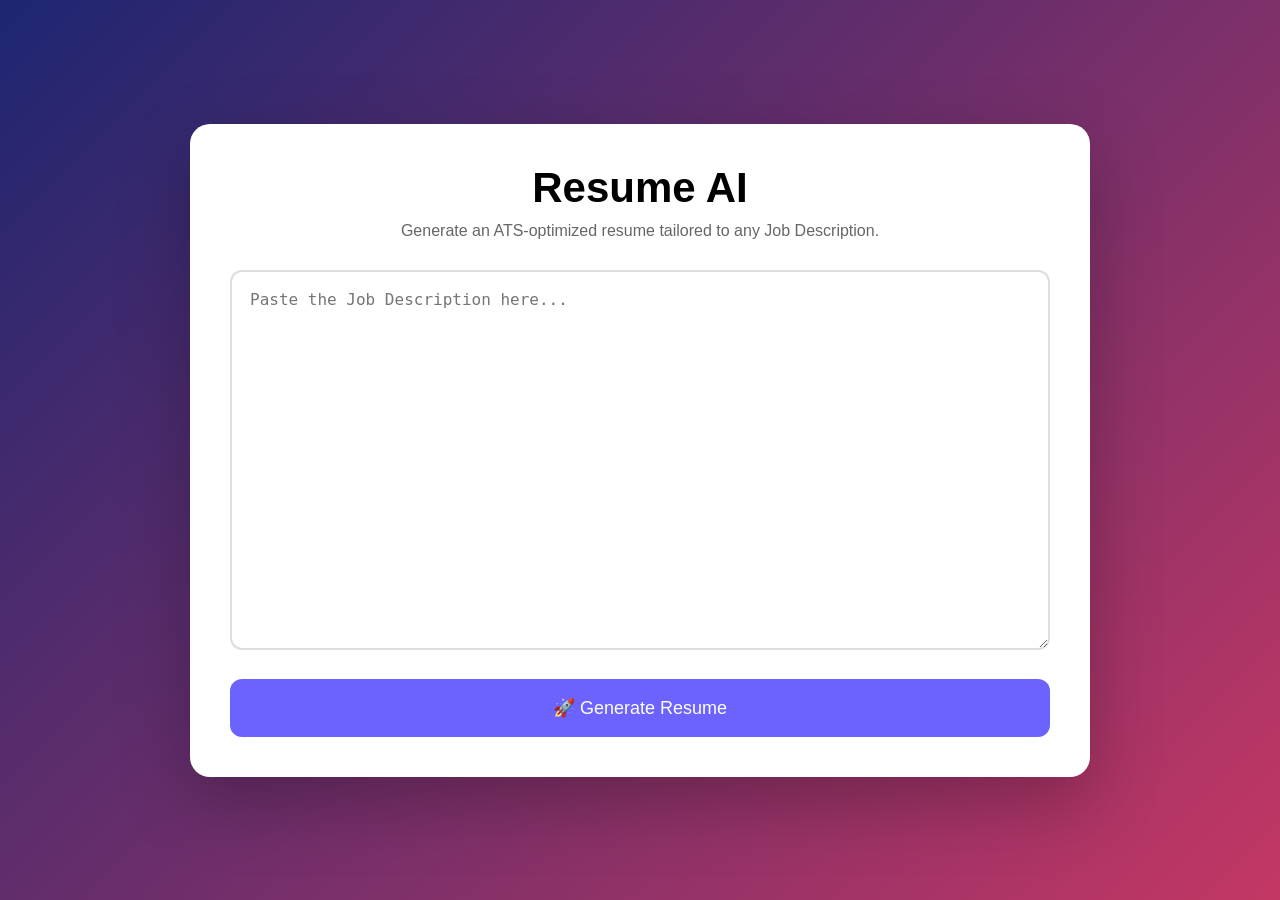
==== static/index.html @ 826e0427 "fixed main" ====
<!DOCTYPE html>
<html lang="en">

<head>

    <meta charset="UTF-8">

    <title>Resume AI</title>

    <link rel="stylesheet" href="/static/style.css">

</head>

<body>

<div class="container">

    <div class="card">

        <h1>Resume AI</h1>

        <p>
            Generate an ATS-optimized resume tailored to any Job Description.
        </p>

        <form action="/generate" method="post">

            <textarea
                name="job_description"
                placeholder="Paste the Job Description here..."
                required
            ></textarea>

            <button type="submit">

                🚀 Generate Resume

            </button>

        </form>

    </div>

</div>

</body>

</html>
---- static/style.css ----
*{
    margin:0;
    padding:0;
    box-sizing:border-box;
}

body{

    font-family:Inter,sans-serif;

    background:
    linear-gradient(
        135deg,
        #1d2671,
        #c33764
    );

    min-height:100vh;

    display:flex;

    justify-content:center;

    align-items:center;

    padding:40px;
}

.container{

    width:100%;
    max-width:900px;
}

.card{

    background:white;

    border-radius:20px;

    padding:40px;

    box-shadow:
    0 25px 70px rgba(0,0,0,.25);
}

h1{

    text-align:center;

    font-size:42px;

    margin-bottom:10px;
}

p{

    text-align:center;

    color:#666;

    margin-bottom:30px;
}

textarea{

    width:100%;

    height:380px;

    resize:vertical;

    border:2px solid #ddd;

    border-radius:12px;

    padding:18px;

    font-size:16px;

    outline:none;

    transition:.3s;
}

textarea:focus{

    border-color:#6C63FF;
}

button{

    margin-top:25px;

    width:100%;

    background:#6C63FF;

    color:white;

    border:none;

    padding:18px;

    border-radius:12px;

    font-size:18px;

    cursor:pointer;

    transition:.3s;
}

button:hover{

    background:#5848e5;

    transform:translateY(-2px);
}

button:active{

    transform:scale(.98);
}
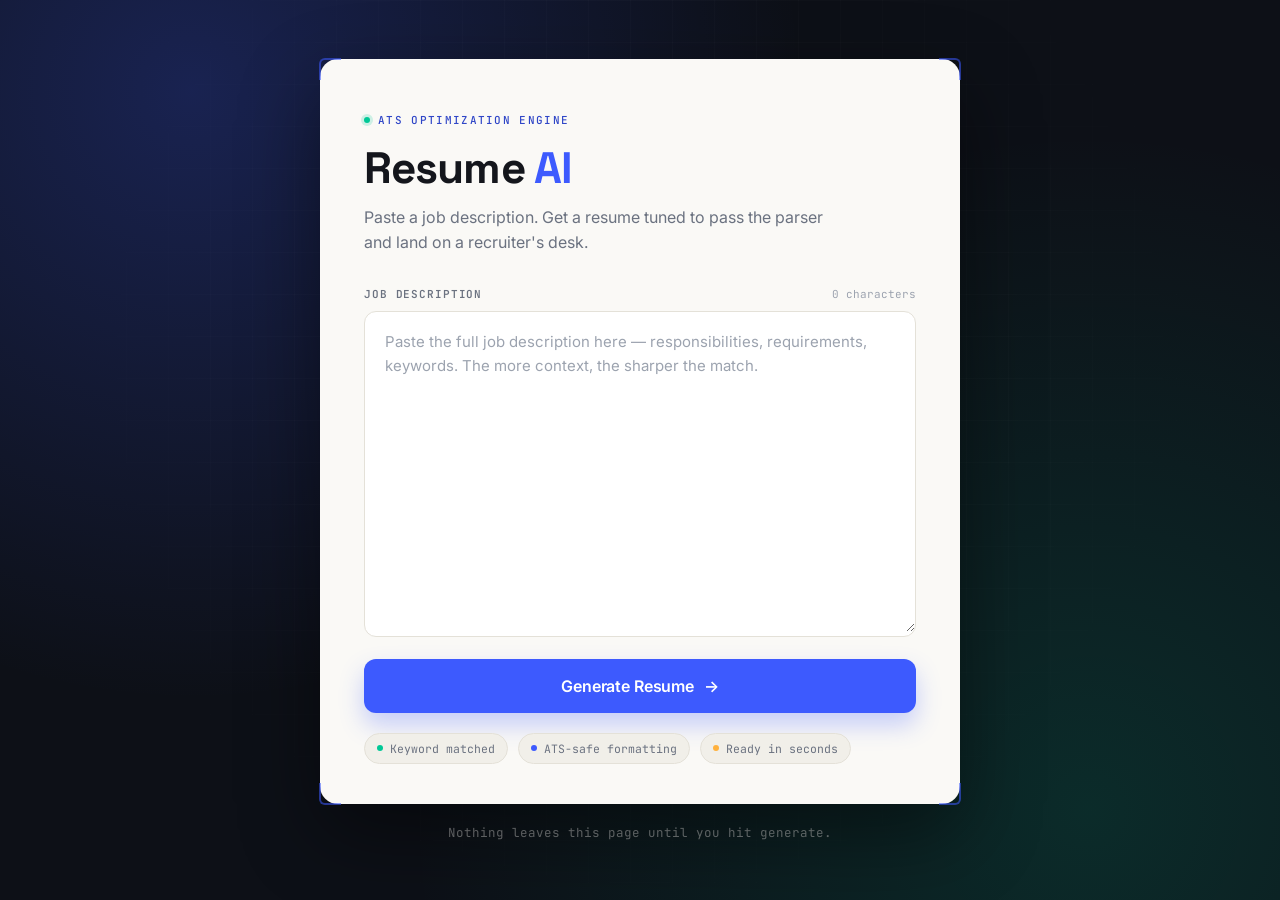
==== commit 05b9673d: "improve ui" ====
--- a/static/index.html
+++ b/static/index.html
@@ -1,48 +1,86 @@
 <!DOCTYPE html>
 <html lang="en">
-
 <head>
-
-    <meta charset="UTF-8">
-
-    <title>Resume AI</title>
-
-    <link rel="stylesheet" href="/static/style.css">
-
+<meta charset="UTF-8">
+<meta name="viewport" content="width=device-width, initial-scale=1.0">
+<title>Resume AI — ATS Optimization Engine</title>
+<link rel="preconnect" href="https://fonts.googleapis.com">
+<link rel="preconnect" href="https://fonts.gstatic.com" crossorigin>
+<link href="https://fonts.googleapis.com/css2?family=Space+Grotesk:wght@500;600;700&family=Inter:wght@400;500;600&family=JetBrains+Mono:wght@400;500;600&display=swap" rel="stylesheet">
+<link rel="stylesheet" href="/static/style.css">
 </head>
-
 <body>
 
+<div class="scan-grid" aria-hidden="true"></div>
+
 <div class="container">
+  <div class="card">
 
-    <div class="card">
+    <div class="corner corner-tl" aria-hidden="true"></div>
+    <div class="corner corner-tr" aria-hidden="true"></div>
+    <div class="corner corner-bl" aria-hidden="true"></div>
+    <div class="corner corner-br" aria-hidden="true"></div>
 
-        <h1>Resume AI</h1>
+    <header class="card-header">
+      <p class="eyebrow"><span class="dot"></span>ATS OPTIMIZATION ENGINE</p>
+      <h1>Resume <span class="accent">AI</span></h1>
+      <p class="subtitle">Paste a job description. Get a resume tuned to pass the parser and land on a recruiter's desk.</p>
+    </header>
 
-        <p>
-            Generate an ATS-optimized resume tailored to any Job Description.
-        </p>
+    <form action="/generate" method="post" id="resume-form">
 
-        <form action="/generate" method="post">
+      <div class="field">
+        <div class="field-label-row">
+          <label for="job_description">Job description</label>
+          <span class="char-count" id="char-count">0 characters</span>
+        </div>
 
-            <textarea
-                name="job_description"
-                placeholder="Paste the Job Description here..."
-                required
-            ></textarea>
+        <div class="scan-bed">
+          <textarea
+            id="job_description"
+            name="job_description"
+            placeholder="Paste the full job description here — responsibilities, requirements, keywords. The more context, the sharper the match."
+            required
+          ></textarea>
+          <div class="scan-line" aria-hidden="true"></div>
+        </div>
+      </div>
 
-            <button type="submit">
+      <button type="submit" id="generate-btn">
+        <span class="btn-label">Generate Resume</span>
+        <span class="btn-icon" aria-hidden="true">→</span>
+      </button>
 
-                🚀 Generate Resume
+      <div class="feature-row">
+        <span class="chip"><span class="chip-dot chip-dot--mint"></span>Keyword matched</span>
+        <span class="chip"><span class="chip-dot chip-dot--indigo"></span>ATS-safe formatting</span>
+        <span class="chip"><span class="chip-dot chip-dot--amber"></span>Ready in seconds</span>
+      </div>
 
-            </button>
+    </form>
 
-        </form>
+  </div>
 
-    </div>
-
+  <p class="footnote">Nothing leaves this page until you hit generate.</p>
 </div>
 
+<script>
+  const textarea = document.getElementById('job_description');
+  const charCount = document.getElementById('char-count');
+  const form = document.getElementById('resume-form');
+  const btn = document.getElementById('generate-btn');
+
+  textarea.addEventListener('input', () => {
+    const n = textarea.value.length;
+    charCount.textContent = n === 1 ? '1 character' : n.toLocaleString() + ' characters';
+  });
+
+  form.addEventListener('submit', () => {
+    btn.classList.add('is-loading');
+    btn.querySelector('.btn-label').textContent = 'Scanning job description…';
+    btn.disabled = true;
+  });
+</script>
+
 </body>
-
 </html>
--- a/static/style.css
+++ b/static/style.css
@@ -1,124 +1,368 @@
+/* ============================================
+   Resume AI — design tokens
+   ============================================ */
+:root{
+  --ink:        #0D1017;
+  --ink-soft:   #161B26;
+  --paper:      #FAF9F6;
+  --paper-dim:  #F1EFE9;
+  --line:       #E4E1D8;
+
+  --indigo:     #3D5AFE;
+  --indigo-dim: #2F46C7;
+  --mint:       #00C896;
+  --amber:      #FFB13D;
+
+  --text:       #14161C;
+  --text-mute:  #6B7280;
+  --text-faint: #9CA3AF;
+
+  --font-display: "Space Grotesk", sans-serif;
+  --font-body:    "Inter", sans-serif;
+  --font-mono:    "JetBrains Mono", monospace;
+
+  --radius-lg: 18px;
+  --radius-md: 12px;
+  --radius-sm: 8px;
+}
+
 *{
-    margin:0;
-    padding:0;
-    box-sizing:border-box;
+  margin: 0;
+  padding: 0;
+  box-sizing: border-box;
 }
 
 body{
-
-    font-family:Inter,sans-serif;
-
-    background:
-    linear-gradient(
-        135deg,
-        #1d2671,
-        #c33764
-    );
-
-    min-height:100vh;
-
-    display:flex;
-
-    justify-content:center;
-
-    align-items:center;
-
-    padding:40px;
+  font-family: var(--font-body);
+  color: var(--text);
+  background: var(--ink);
+  background-image:
+    radial-gradient(circle at 15% 10%, rgba(61,90,254,0.25), transparent 45%),
+    radial-gradient(circle at 85% 90%, rgba(0,200,150,0.15), transparent 50%);
+  min-height: 100vh;
+  display: flex;
+  justify-content: center;
+  align-items: center;
+  padding: 48px 24px;
+  position: relative;
+  overflow-x: hidden;
+}
+
+/* faint scanner grid across the whole viewport */
+.scan-grid{
+  position: fixed;
+  inset: 0;
+  pointer-events: none;
+  background-image:
+    linear-gradient(rgba(255,255,255,0.035) 1px, transparent 1px),
+    linear-gradient(90deg, rgba(255,255,255,0.035) 1px, transparent 1px);
+  background-size: 42px 42px;
+  mask-image: radial-gradient(circle at 50% 40%, black, transparent 75%);
 }
 
 .container{
-
-    width:100%;
-    max-width:900px;
-}
-
+  width: 100%;
+  max-width: 640px;
+  position: relative;
+  z-index: 1;
+}
+
+/* ============================================
+   Card
+   ============================================ */
 .card{
-
-    background:white;
-
-    border-radius:20px;
-
-    padding:40px;
-
-    box-shadow:
-    0 25px 70px rgba(0,0,0,.25);
+  position: relative;
+  background: var(--paper);
+  border-radius: var(--radius-lg);
+  padding: 48px 44px 40px;
+  box-shadow:
+    0 30px 80px rgba(0,0,0,0.45),
+    0 1px 0 rgba(255,255,255,0.06) inset;
+}
+
+/* viewfinder corner brackets — the signature motif */
+.corner{
+  position: absolute;
+  width: 22px;
+  height: 22px;
+  border: 2px solid var(--indigo);
+  opacity: 0.55;
+}
+.corner-tl{ top: -1px; left: -1px; border-right: none; border-bottom: none; border-top-left-radius: 6px; }
+.corner-tr{ top: -1px; right: -1px; border-left: none; border-bottom: none; border-top-right-radius: 6px; }
+.corner-bl{ bottom: -1px; left: -1px; border-right: none; border-top: none; border-bottom-left-radius: 6px; }
+.corner-br{ bottom: -1px; right: -1px; border-left: none; border-top: none; border-bottom-right-radius: 6px; }
+
+/* ============================================
+   Header
+   ============================================ */
+.card-header{
+  margin-bottom: 32px;
+}
+
+.eyebrow{
+  display: inline-flex;
+  align-items: center;
+  gap: 8px;
+  font-family: var(--font-mono);
+  font-size: 11px;
+  font-weight: 500;
+  letter-spacing: 0.12em;
+  color: var(--indigo-dim);
+  margin-bottom: 18px;
+}
+
+.dot{
+  width: 6px;
+  height: 6px;
+  border-radius: 50%;
+  background: var(--mint);
+  box-shadow: 0 0 0 3px rgba(0,200,150,0.18);
+  animation: pulse 2.2s ease-in-out infinite;
+}
+
+@keyframes pulse{
+  0%, 100% { opacity: 1; }
+  50% { opacity: 0.4; }
 }
 
 h1{
-
-    text-align:center;
-
-    font-size:42px;
-
-    margin-bottom:10px;
-}
-
-p{
-
-    text-align:center;
-
-    color:#666;
-
-    margin-bottom:30px;
+  font-family: var(--font-display);
+  font-weight: 700;
+  font-size: 44px;
+  letter-spacing: -0.02em;
+  line-height: 1.05;
+  color: var(--text);
+  margin-bottom: 14px;
+}
+
+h1 .accent{
+  color: var(--indigo);
+  position: relative;
+}
+
+.subtitle{
+  font-size: 16px;
+  line-height: 1.55;
+  color: var(--text-mute);
+  max-width: 46ch;
+}
+
+/* ============================================
+   Field / scan bed
+   ============================================ */
+.field{
+  margin-bottom: 22px;
+}
+
+.field-label-row{
+  display: flex;
+  justify-content: space-between;
+  align-items: baseline;
+  margin-bottom: 10px;
+}
+
+label{
+  font-family: var(--font-mono);
+  font-size: 11px;
+  font-weight: 600;
+  letter-spacing: 0.08em;
+  text-transform: uppercase;
+  color: var(--text-mute);
+}
+
+.char-count{
+  font-family: var(--font-mono);
+  font-size: 11px;
+  color: var(--text-faint);
+}
+
+.scan-bed{
+  position: relative;
+  border-radius: var(--radius-md);
+  overflow: hidden;
+  background: #fff;
+  border: 1.5px solid var(--line);
+  transition: border-color 0.25s ease, box-shadow 0.25s ease;
+}
+
+.scan-bed:focus-within{
+  border-color: var(--indigo);
+  box-shadow: 0 0 0 4px rgba(61,90,254,0.12);
 }
 
 textarea{
-
-    width:100%;
-
-    height:380px;
-
-    resize:vertical;
-
-    border:2px solid #ddd;
-
-    border-radius:12px;
-
-    padding:18px;
-
-    font-size:16px;
-
-    outline:none;
-
-    transition:.3s;
-}
-
-textarea:focus{
-
-    border-color:#6C63FF;
-}
-
+  position: relative;
+  z-index: 1;
+  width: 100%;
+  height: 320px;
+  resize: vertical;
+  border: none;
+  background: transparent;
+  padding: 18px 20px;
+  font-family: var(--font-body);
+  font-size: 15px;
+  line-height: 1.6;
+  color: var(--text);
+  outline: none;
+}
+
+textarea::placeholder{
+  color: var(--text-faint);
+}
+
+/* animated scan line, sweeps while the field is focused */
+.scan-line{
+  position: absolute;
+  left: 0;
+  right: 0;
+  top: 0;
+  height: 2px;
+  background: linear-gradient(90deg, transparent, var(--indigo), var(--mint), transparent);
+  opacity: 0;
+  z-index: 2;
+  pointer-events: none;
+}
+
+.scan-bed:focus-within .scan-line{
+  opacity: 0.85;
+  animation: sweep 2.6s linear infinite;
+}
+
+@keyframes sweep{
+  0%   { top: 0; }
+  100% { top: 100%; }
+}
+
+@media (prefers-reduced-motion: reduce){
+  .scan-line, .dot{ animation: none; }
+}
+
+/* ============================================
+   Button
+   ============================================ */
 button{
-
-    margin-top:25px;
-
-    width:100%;
-
-    background:#6C63FF;
-
-    color:white;
-
-    border:none;
-
-    padding:18px;
-
-    border-radius:12px;
-
-    font-size:18px;
-
-    cursor:pointer;
-
-    transition:.3s;
+  width: 100%;
+  display: inline-flex;
+  align-items: center;
+  justify-content: center;
+  gap: 10px;
+  background: var(--indigo);
+  color: #fff;
+  border: none;
+  padding: 17px;
+  border-radius: var(--radius-md);
+  font-family: var(--font-body);
+  font-weight: 600;
+  font-size: 16px;
+  letter-spacing: -0.01em;
+  cursor: pointer;
+  transition: transform 0.2s ease, box-shadow 0.2s ease, background 0.2s ease;
+  box-shadow: 0 12px 24px rgba(61,90,254,0.28);
 }
 
 button:hover{
-
-    background:#5848e5;
-
-    transform:translateY(-2px);
+  background: var(--indigo-dim);
+  transform: translateY(-2px);
+  box-shadow: 0 16px 32px rgba(61,90,254,0.36);
 }
 
 button:active{
-
-    transform:scale(.98);
+  transform: translateY(0) scale(0.98);
+}
+
+button:focus-visible{
+  outline: 2px solid var(--indigo);
+  outline-offset: 3px;
+}
+
+.btn-icon{
+  transition: transform 0.2s ease;
+}
+
+button:hover .btn-icon{
+  transform: translateX(3px);
+}
+
+button.is-loading{
+  opacity: 0.8;
+  cursor: progress;
+}
+
+button.is-loading .btn-icon{
+  animation: spin 0.9s linear infinite;
+}
+
+@keyframes spin{
+  to { transform: rotate(360deg); }
+}
+
+/* ============================================
+   Feature chips
+   ============================================ */
+.feature-row{
+  display: flex;
+  flex-wrap: wrap;
+  gap: 10px;
+  margin-top: 20px;
+}
+
+.chip{
+  display: inline-flex;
+  align-items: center;
+  gap: 7px;
+  font-family: var(--font-mono);
+  font-size: 11.5px;
+  color: var(--text-mute);
+  background: var(--paper-dim);
+  border: 1px solid var(--line);
+  padding: 7px 12px;
+  border-radius: 999px;
+}
+
+.chip-dot{
+  width: 6px;
+  height: 6px;
+  border-radius: 50%;
+}
+.chip-dot--mint{ background: var(--mint); }
+.chip-dot--indigo{ background: var(--indigo); }
+.chip-dot--amber{ background: var(--amber); }
+
+/* ============================================
+   Footnote
+   ============================================ */
+.footnote{
+  text-align: center;
+  margin-top: 20px;
+  font-size: 12.5px;
+  color: rgba(250,249,246,0.45);
+  font-family: var(--font-mono);
+}
+
+/* ============================================
+   Responsive
+   ============================================ */
+@media (max-width: 640px){
+  body{ padding: 24px 16px; }
+
+  .card{
+    padding: 34px 24px 28px;
+    border-radius: var(--radius-md);
+  }
+
+  h1{ font-size: 34px; }
+
+  .subtitle{ font-size: 14.5px; }
+
+  textarea{ height: 240px; font-size: 14px; }
+
+  .feature-row{ gap: 8px; }
+
+  .chip{ font-size: 10.5px; padding: 6px 10px; }
+}
+
+@media (max-width: 380px){
+  h1{ font-size: 28px; }
+  .card{ padding: 28px 18px 24px; }
 }
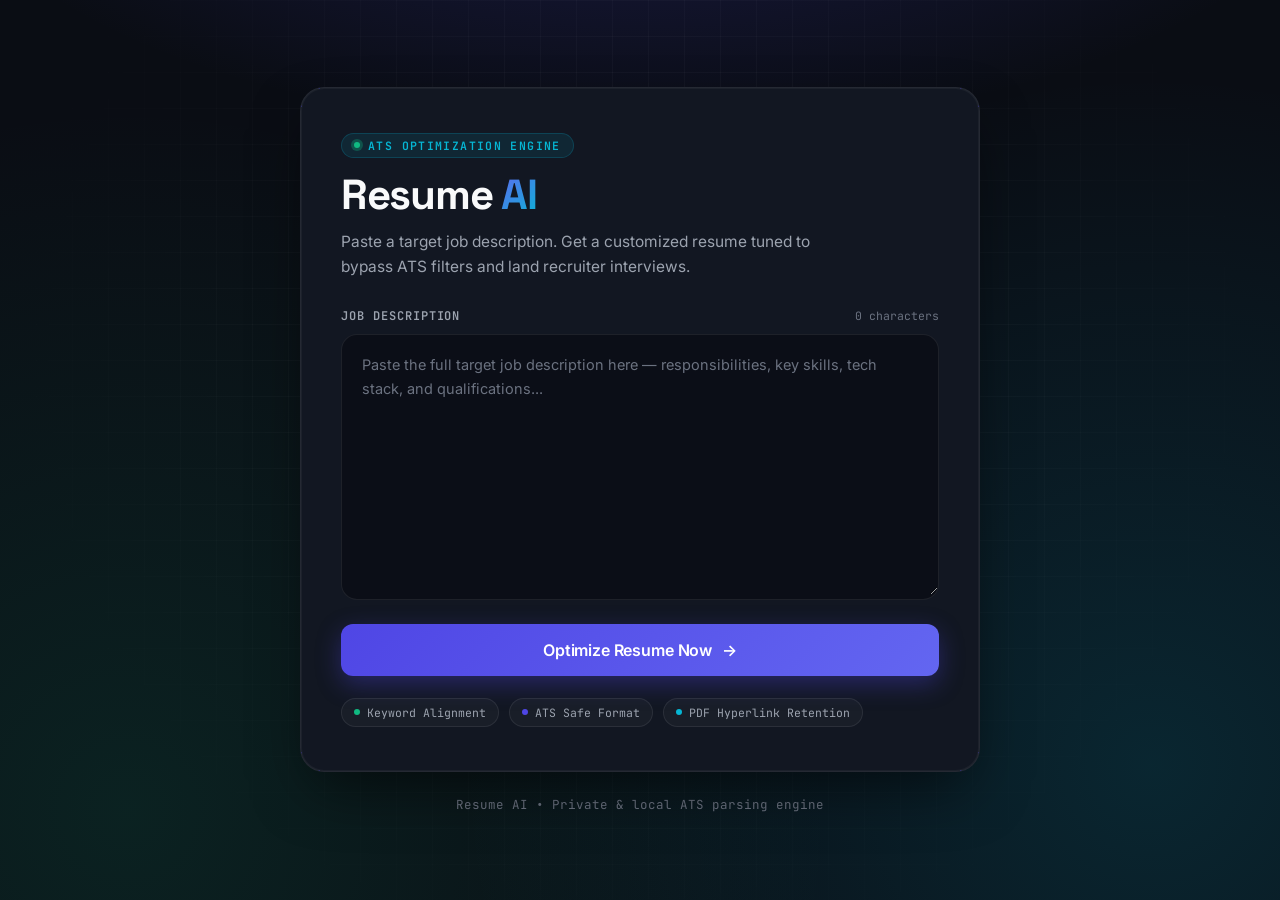
==== commit 620b8a1e: "feat(ui): improved the frontend" ====
--- a/static/index.html
+++ b/static/index.html
@@ -24,62 +24,306 @@
     <header class="card-header">
       <p class="eyebrow"><span class="dot"></span>ATS OPTIMIZATION ENGINE</p>
       <h1>Resume <span class="accent">AI</span></h1>
-      <p class="subtitle">Paste a job description. Get a resume tuned to pass the parser and land on a recruiter's desk.</p>
+      <p class="subtitle">Paste a target job description. Get a customized resume tuned to bypass ATS filters and land recruiter interviews.</p>
     </header>
 
-    <form action="/generate" method="post" id="resume-form">
-
-      <div class="field">
-        <div class="field-label-row">
-          <label for="job_description">Job description</label>
-          <span class="char-count" id="char-count">0 characters</span>
-        </div>
-
-        <div class="scan-bed">
-          <textarea
-            id="job_description"
-            name="job_description"
-            placeholder="Paste the full job description here — responsibilities, requirements, keywords. The more context, the sharper the match."
-            required
-          ></textarea>
-          <div class="scan-line" aria-hidden="true"></div>
-        </div>
+    <!-- State 1: Input Form View -->
+    <div id="input-view">
+      <form id="resume-form" action="/generate" method="post">
+
+        <div class="field">
+          <div class="field-label-row">
+            <label for="job_description">Job description</label>
+            <span class="char-count" id="char-count">0 characters</span>
+          </div>
+
+          <div class="scan-bed">
+            <textarea
+              id="job_description"
+              name="job_description"
+              placeholder="Paste the full target job description here — responsibilities, key skills, tech stack, and qualifications..."
+              required
+            ></textarea>
+            <div class="scan-line" aria-hidden="true"></div>
+          </div>
+        </div>
+
+        <button type="submit" id="generate-btn" class="btn-primary">
+          <span class="btn-label">Optimize Resume Now</span>
+          <span class="btn-icon" aria-hidden="true">→</span>
+        </button>
+
+        <div class="feature-row">
+          <span class="chip"><span class="chip-dot chip-dot--mint"></span>Keyword Alignment</span>
+          <span class="chip"><span class="chip-dot chip-dot--indigo"></span>ATS Safe Format</span>
+          <span class="chip"><span class="chip-dot chip-dot--cyan"></span>PDF Hyperlink Retention</span>
+        </div>
+
+      </form>
+    </div>
+
+    <!-- State 2: Real-time Progress Pipeline View -->
+    <div id="progress-view" class="progress-card">
+      <div class="progress-header">
+        <div class="progress-title-wrap">
+          <p class="progress-headline">Optimizing Resume</p>
+          <p class="progress-subtext" id="progress-message">Initializing optimization engine...</p>
+        </div>
+        <div class="progress-percentage" id="progress-percent">0%</div>
       </div>
 
-      <button type="submit" id="generate-btn">
-        <span class="btn-label">Generate Resume</span>
-        <span class="btn-icon" aria-hidden="true">→</span>
-      </button>
-
-      <div class="feature-row">
-        <span class="chip"><span class="chip-dot chip-dot--mint"></span>Keyword matched</span>
-        <span class="chip"><span class="chip-dot chip-dot--indigo"></span>ATS-safe formatting</span>
-        <span class="chip"><span class="chip-dot chip-dot--amber"></span>Ready in seconds</span>
+      <div class="progress-track-wrapper">
+        <div class="progress-bar-track">
+          <div class="progress-bar-fill" id="progress-fill"></div>
+        </div>
       </div>
 
-    </form>
+      <div class="timeline" id="timeline-list">
+        <div class="step-item is-pending" data-step="init">
+          <div class="step-badge">1</div>
+          <div class="step-info">
+            <span class="step-title">Master Resume Extraction</span>
+            <span class="step-detail">Parsing HTML document structure</span>
+          </div>
+        </div>
+
+        <div class="step-item is-pending" data-step="objective">
+          <div class="step-badge">2</div>
+          <div class="step-info">
+            <span class="step-title">Career Objective</span>
+            <span class="step-detail">Tailoring summary for role alignment</span>
+          </div>
+        </div>
+
+        <div class="step-item is-pending" data-step="skills">
+          <div class="step-badge">3</div>
+          <div class="step-info">
+            <span class="step-title">Technical Skills</span>
+            <span class="step-detail">Injecting relevant keywords & technologies</span>
+          </div>
+        </div>
+
+        <div class="step-item is-pending" data-step="experience">
+          <div class="step-badge">4</div>
+          <div class="step-info">
+            <span class="step-title">Work Experience Bullets</span>
+            <span class="step-detail">Optimizing bullet impact & ATS match</span>
+          </div>
+        </div>
+
+        <div class="step-item is-pending" data-step="projects">
+          <div class="step-badge">5</div>
+          <div class="step-info">
+            <span class="step-title">Project Highlights</span>
+            <span class="step-detail">Refining technical accomplishments</span>
+          </div>
+        </div>
+
+        <div class="step-item is-pending" data-step="pdf">
+          <div class="step-badge">6</div>
+          <div class="step-info">
+            <span class="step-title">PDF Rendering & Hyperlinks</span>
+            <span class="step-detail">Compiling PDF & calibrating links</span>
+          </div>
+        </div>
+      </div>
+    </div>
+
+    <!-- State 3: Completion Result View -->
+    <div id="result-view" class="result-card">
+      <div class="success-icon-wrap">✓</div>
+      <h2 class="result-title">Resume Successfully Optimized!</h2>
+      <p class="result-subtitle">Your customized ATS-tuned resume has been generated and validated.</p>
+      
+      <div class="result-actions">
+        <div class="result-button-row">
+          <a id="download-btn" href="/download" class="btn-primary" download>
+            <span>Download PDF</span>
+            <span>↓</span>
+          </a>
+          <a id="preview-btn" href="/generated/updated_resume.pdf" target="_blank" class="btn-secondary">
+            <span>Preview Resume</span>
+            <span>↗</span>
+          </a>
+        </div>
+        <button id="reset-btn" class="btn-outline" type="button">
+          Optimize Another Job Description
+        </button>
+      </div>
+    </div>
+
+    <!-- State 4: Error View -->
+    <div id="error-view" class="error-card">
+      <h3>Optimization Encountered an Issue</h3>
+      <p class="error-message" id="error-text">An unknown error occurred during generation.</p>
+      <button id="retry-btn" class="btn-secondary" type="button">Try Again</button>
+    </div>
 
   </div>
 
-  <p class="footnote">Nothing leaves this page until you hit generate.</p>
+  <p class="footnote">Resume AI • Private & local ATS parsing engine</p>
 </div>
 
 <script>
   const textarea = document.getElementById('job_description');
   const charCount = document.getElementById('char-count');
   const form = document.getElementById('resume-form');
-  const btn = document.getElementById('generate-btn');
+
+  const inputView = document.getElementById('input-view');
+  const progressView = document.getElementById('progress-view');
+  const resultView = document.getElementById('result-view');
+  const errorView = document.getElementById('error-view');
+
+  const progressPercent = document.getElementById('progress-percent');
+  const progressFill = document.getElementById('progress-fill');
+  const progressMessage = document.getElementById('progress-message');
+  const timelineItems = document.querySelectorAll('.step-item');
+  const errorText = document.getElementById('error-text');
+
+  const resetBtn = document.getElementById('reset-btn');
+  const retryBtn = document.getElementById('retry-btn');
+  const downloadBtn = document.getElementById('download-btn');
+  const previewBtn = document.getElementById('preview-btn');
+
+  // Step order index map
+  const stepOrder = ['init', 'objective', 'skills', 'experience', 'projects', 'pdf', 'assembly'];
 
   textarea.addEventListener('input', () => {
     const n = textarea.value.length;
     charCount.textContent = n === 1 ? '1 character' : n.toLocaleString() + ' characters';
   });
 
-  form.addEventListener('submit', () => {
-    btn.classList.add('is-loading');
-    btn.querySelector('.btn-label').textContent = 'Scanning job description…';
-    btn.disabled = true;
+  function resetTimeline() {
+    timelineItems.forEach(item => {
+      item.className = 'step-item is-pending';
+    });
+    progressFill.style.width = '0%';
+    progressPercent.textContent = '0%';
+    progressMessage.textContent = 'Initializing optimization engine...';
+  }
+
+  function setStepState(activeStepId) {
+    let activeIdx = stepOrder.indexOf(activeStepId);
+    if (activeIdx === -1) activeIdx = 0;
+
+    timelineItems.forEach((item) => {
+      const stepId = item.getAttribute('data-step');
+      const itemIdx = stepOrder.indexOf(stepId);
+
+      if (itemIdx < activeIdx) {
+        item.className = 'step-item is-complete';
+      } else if (itemIdx === activeIdx) {
+        item.className = 'step-item is-active';
+      } else {
+        item.className = 'step-item is-pending';
+      }
+    });
+  }
+
+  function markAllStepsComplete() {
+    timelineItems.forEach(item => {
+      item.className = 'step-item is-complete';
+    });
+  }
+
+  form.addEventListener('submit', async (e) => {
+    e.preventDefault();
+    const jdText = textarea.value.trim();
+    if (!jdText) return;
+
+    inputView.style.display = 'none';
+    resultView.style.display = 'none';
+    errorView.style.display = 'none';
+    progressView.style.display = 'flex';
+
+    resetTimeline();
+
+    try {
+      const response = await fetch('/generate-stream', {
+        method: 'POST',
+        headers: {
+          'Content-Type': 'application/x-www-form-urlencoded',
+        },
+        body: new URLSearchParams({ job_description: jdText })
+      });
+
+      if (!response.ok) {
+        throw new Error(`Server returned status ${response.status}`);
+      }
+
+      const reader = response.body.getReader();
+      const decoder = new TextDecoder();
+      let buffer = '';
+
+      while (true) {
+        const { value, done } = await reader.read();
+        if (done) break;
+
+        buffer += decoder.decode(value, { stream: true });
+        const lines = buffer.split('\n');
+        buffer = lines.pop(); // keep last incomplete line
+
+        for (const line of lines) {
+          const trimmed = line.trim();
+          if (trimmed.startsWith('data: ')) {
+            const dataStr = trimmed.slice(6);
+            try {
+              const payload = JSON.parse(dataStr);
+              handleStreamPayload(payload);
+            } catch (err) {
+              console.error('Failed to parse SSE line:', err);
+            }
+          }
+        }
+      }
+    } catch (err) {
+      console.error('Stream error:', err);
+      progressView.style.display = 'none';
+      errorView.style.display = 'flex';
+      errorText.textContent = err.message || 'An error occurred during resume optimization.';
+    }
   });
+
+  function handleStreamPayload(payload) {
+    if (payload.status === 'progress') {
+      const { step, progress, message } = payload;
+      progressFill.style.width = progress + '%';
+      progressPercent.textContent = progress + '%';
+      if (message) progressMessage.textContent = message;
+      if (step) setStepState(step);
+    } else if (payload.status === 'complete') {
+      progressFill.style.width = '100%';
+      progressPercent.textContent = '100%';
+      progressMessage.textContent = 'Optimization Complete!';
+      markAllStepsComplete();
+
+      if (payload.download_url) {
+        downloadBtn.href = payload.download_url;
+      }
+      if (payload.preview_url) {
+        previewBtn.href = payload.preview_url;
+      }
+
+      setTimeout(() => {
+        progressView.style.display = 'none';
+        resultView.style.display = 'flex';
+      }, 500);
+    } else if (payload.status === 'error') {
+      progressView.style.display = 'none';
+      errorView.style.display = 'flex';
+      errorText.textContent = payload.message || 'An unexpected error occurred.';
+    }
+  }
+
+  function resetToInput() {
+    resultView.style.display = 'none';
+    errorView.style.display = 'none';
+    progressView.style.display = 'none';
+    inputView.style.display = 'block';
+  }
+
+  resetBtn.addEventListener('click', resetToInput);
+  retryBtn.addEventListener('click', resetToInput);
 </script>
 
 </body>
--- a/static/style.css
+++ b/static/style.css
@@ -1,368 +1,628 @@
 /* ============================================
-   Resume AI — design tokens
+   Resume AI — Modern Design Tokens & Styling
    ============================================ */
-:root{
-  --ink:        #0D1017;
-  --ink-soft:   #161B26;
-  --paper:      #FAF9F6;
-  --paper-dim:  #F1EFE9;
-  --line:       #E4E1D8;
-
-  --indigo:     #3D5AFE;
-  --indigo-dim: #2F46C7;
-  --mint:       #00C896;
-  --amber:      #FFB13D;
-
-  --text:       #14161C;
-  --text-mute:  #6B7280;
-  --text-faint: #9CA3AF;
-
-  --font-display: "Space Grotesk", sans-serif;
-  --font-body:    "Inter", sans-serif;
-  --font-mono:    "JetBrains Mono", monospace;
-
-  --radius-lg: 18px;
-  --radius-md: 12px;
-  --radius-sm: 8px;
-}
-
-*{
+:root {
+  --bg-dark:       #0A0D14;
+  --card-bg:       #121722;
+  --card-border:   rgba(255, 255, 255, 0.08);
+  --card-hover:    rgba(255, 255, 255, 0.12);
+  
+  --paper:         #FAFAFA;
+  --paper-soft:    #F3F4F6;
+  --line-light:    #E5E7EB;
+
+  --primary:       #4F46E5;
+  --primary-hover: #4338CA;
+  --primary-glow:  rgba(79, 70, 229, 0.35);
+
+  --accent-cyan:   #06B6D4;
+  --accent-mint:   #10B981;
+  --accent-mint-glow: rgba(16, 185, 129, 0.3);
+  --accent-amber:  #F59E0B;
+  --accent-rose:   #EF4444;
+
+  --text-main:     #F9FAFB;
+  --text-muted:    #9CA3AF;
+  --text-dim:      #6B7280;
+
+  --font-display:  "Space Grotesk", system-ui, -apple-system, sans-serif;
+  --font-body:     "Inter", system-ui, -apple-system, sans-serif;
+  --font-mono:     "JetBrains Mono", monospace;
+
+  --radius-xl:     24px;
+  --radius-lg:     16px;
+  --radius-md:     12px;
+  --radius-sm:     8px;
+
+  --shadow-main:   0 25px 60px -15px rgba(0, 0, 0, 0.6), 0 0 1px 1px rgba(255, 255, 255, 0.05) inset;
+  --transition:    all 0.3s cubic-bezier(0.16, 1, 0.3, 1);
+}
+
+*, *::before, *::after {
   margin: 0;
   padding: 0;
   box-sizing: border-box;
 }
 
-body{
+body {
   font-family: var(--font-body);
-  color: var(--text);
-  background: var(--ink);
+  color: var(--text-main);
+  background-color: var(--bg-dark);
   background-image:
-    radial-gradient(circle at 15% 10%, rgba(61,90,254,0.25), transparent 45%),
-    radial-gradient(circle at 85% 90%, rgba(0,200,150,0.15), transparent 50%);
+    radial-gradient(ellipse 80% 50% at 50% -20%, rgba(79, 70, 229, 0.25), transparent 70%),
+    radial-gradient(circle at 90% 85%, rgba(6, 182, 212, 0.15), transparent 50%),
+    radial-gradient(circle at 10% 90%, rgba(16, 185, 129, 0.12), transparent 50%);
   min-height: 100vh;
   display: flex;
   justify-content: center;
   align-items: center;
-  padding: 48px 24px;
+  padding: 40px 20px;
   position: relative;
   overflow-x: hidden;
 }
 
-/* faint scanner grid across the whole viewport */
-.scan-grid{
+/* Background Scan Grid */
+.scan-grid {
   position: fixed;
   inset: 0;
   pointer-events: none;
   background-image:
-    linear-gradient(rgba(255,255,255,0.035) 1px, transparent 1px),
-    linear-gradient(90deg, rgba(255,255,255,0.035) 1px, transparent 1px);
-  background-size: 42px 42px;
-  mask-image: radial-gradient(circle at 50% 40%, black, transparent 75%);
-}
-
-.container{
+    linear-gradient(rgba(255, 255, 255, 0.03) 1px, transparent 1px),
+    linear-gradient(90deg, rgba(255, 255, 255, 0.03) 1px, transparent 1px);
+  background-size: 36px 36px;
+  mask-image: radial-gradient(circle at 50% 40%, black 30%, transparent 80%);
+}
+
+.container {
   width: 100%;
-  max-width: 640px;
+  max-width: 680px;
   position: relative;
   z-index: 1;
 }
 
 /* ============================================
-   Card
+   Main Card & Framework
    ============================================ */
-.card{
+.card {
   position: relative;
-  background: var(--paper);
-  border-radius: var(--radius-lg);
-  padding: 48px 44px 40px;
-  box-shadow:
-    0 30px 80px rgba(0,0,0,0.45),
-    0 1px 0 rgba(255,255,255,0.06) inset;
-}
-
-/* viewfinder corner brackets — the signature motif */
-.corner{
+  background: var(--card-bg);
+  border: 1px solid var(--card-border);
+  border-radius: var(--radius-xl);
+  padding: 44px 40px;
+  box-shadow: var(--shadow-main);
+  backdrop-filter: blur(16px);
+  overflow: hidden;
+  transition: var(--transition);
+}
+
+/* Viewfinder Corner Brackets */
+.corner {
   position: absolute;
-  width: 22px;
-  height: 22px;
-  border: 2px solid var(--indigo);
-  opacity: 0.55;
-}
-.corner-tl{ top: -1px; left: -1px; border-right: none; border-bottom: none; border-top-left-radius: 6px; }
-.corner-tr{ top: -1px; right: -1px; border-left: none; border-bottom: none; border-top-right-radius: 6px; }
-.corner-bl{ bottom: -1px; left: -1px; border-right: none; border-top: none; border-bottom-left-radius: 6px; }
-.corner-br{ bottom: -1px; right: -1px; border-left: none; border-top: none; border-bottom-right-radius: 6px; }
-
-/* ============================================
-   Header
-   ============================================ */
-.card-header{
-  margin-bottom: 32px;
-}
-
-.eyebrow{
+  width: 20px;
+  height: 20px;
+  border: 2px solid var(--primary);
+  opacity: 0.6;
+  pointer-events: none;
+}
+.corner-tl { top: -1px; left: -1px; border-right: none; border-bottom: none; border-top-left-radius: var(--radius-sm); }
+.corner-tr { top: -1px; right: -1px; border-left: none; border-bottom: none; border-top-right-radius: var(--radius-sm); }
+.corner-bl { bottom: -1px; left: -1px; border-right: none; border-top: none; border-bottom-left-radius: var(--radius-sm); }
+.corner-br { bottom: -1px; right: -1px; border-left: none; border-top: none; border-bottom-right-radius: var(--radius-sm); }
+
+/* Card Header */
+.card-header {
+  margin-bottom: 28px;
+}
+
+.eyebrow {
   display: inline-flex;
   align-items: center;
   gap: 8px;
   font-family: var(--font-mono);
-  font-size: 11px;
-  font-weight: 500;
+  font-size: 11.5px;
+  font-weight: 600;
   letter-spacing: 0.12em;
-  color: var(--indigo-dim);
-  margin-bottom: 18px;
-}
-
-.dot{
+  color: var(--accent-cyan);
+  text-transform: uppercase;
+  margin-bottom: 14px;
+  background: rgba(6, 182, 212, 0.1);
+  padding: 4px 12px;
+  border-radius: 99px;
+  border: 1px solid rgba(6, 182, 212, 0.2);
+}
+
+.dot {
   width: 6px;
   height: 6px;
   border-radius: 50%;
-  background: var(--mint);
-  box-shadow: 0 0 0 3px rgba(0,200,150,0.18);
-  animation: pulse 2.2s ease-in-out infinite;
-}
-
-@keyframes pulse{
-  0%, 100% { opacity: 1; }
-  50% { opacity: 0.4; }
-}
-
-h1{
+  background: var(--accent-mint);
+  box-shadow: 0 0 0 3px var(--accent-mint-glow);
+  animation: pulse 2s ease-in-out infinite;
+}
+
+@keyframes pulse {
+  0%, 100% { opacity: 1; transform: scale(1); }
+  50% { opacity: 0.5; transform: scale(0.85); }
+}
+
+h1 {
   font-family: var(--font-display);
   font-weight: 700;
-  font-size: 44px;
-  letter-spacing: -0.02em;
-  line-height: 1.05;
-  color: var(--text);
-  margin-bottom: 14px;
-}
-
-h1 .accent{
-  color: var(--indigo);
-  position: relative;
-}
-
-.subtitle{
-  font-size: 16px;
-  line-height: 1.55;
-  color: var(--text-mute);
-  max-width: 46ch;
+  font-size: 42px;
+  letter-spacing: -0.03em;
+  line-height: 1.1;
+  color: var(--text-main);
+  margin-bottom: 12px;
+}
+
+h1 .accent {
+  background: linear-gradient(135deg, #6366F1, #06B6D4);
+  -webkit-background-clip: text;
+  -webkit-text-fill-color: transparent;
+}
+
+.subtitle {
+  font-size: 15.5px;
+  line-height: 1.6;
+  color: var(--text-muted);
+  max-width: 52ch;
 }
 
 /* ============================================
-   Field / scan bed
+   Input View Components
    ============================================ */
-.field{
-  margin-bottom: 22px;
-}
-
-.field-label-row{
+.field {
+  margin-bottom: 24px;
+}
+
+.field-label-row {
   display: flex;
   justify-content: space-between;
-  align-items: baseline;
+  align-items: center;
   margin-bottom: 10px;
 }
 
-label{
-  font-family: var(--font-mono);
-  font-size: 11px;
+label {
+  font-family: var(--font-mono);
+  font-size: 12px;
   font-weight: 600;
   letter-spacing: 0.08em;
   text-transform: uppercase;
-  color: var(--text-mute);
-}
-
-.char-count{
-  font-family: var(--font-mono);
-  font-size: 11px;
-  color: var(--text-faint);
-}
-
-.scan-bed{
+  color: var(--text-muted);
+}
+
+.char-count {
+  font-family: var(--font-mono);
+  font-size: 11.5px;
+  color: var(--text-dim);
+}
+
+.scan-bed {
   position: relative;
-  border-radius: var(--radius-md);
+  border-radius: var(--radius-lg);
   overflow: hidden;
-  background: #fff;
-  border: 1.5px solid var(--line);
-  transition: border-color 0.25s ease, box-shadow 0.25s ease;
-}
-
-.scan-bed:focus-within{
-  border-color: var(--indigo);
-  box-shadow: 0 0 0 4px rgba(61,90,254,0.12);
-}
-
-textarea{
-  position: relative;
-  z-index: 1;
+  background: rgba(10, 13, 20, 0.75);
+  border: 1.5px solid var(--card-border);
+  transition: var(--transition);
+}
+
+.scan-bed:focus-within {
+  border-color: var(--primary);
+  box-shadow: 0 0 0 4px var(--primary-glow);
+}
+
+textarea {
   width: 100%;
-  height: 320px;
+  height: 260px;
   resize: vertical;
   border: none;
   background: transparent;
   padding: 18px 20px;
   font-family: var(--font-body);
-  font-size: 15px;
-  line-height: 1.6;
-  color: var(--text);
+  font-size: 14.5px;
+  line-height: 1.65;
+  color: var(--text-main);
   outline: none;
 }
 
-textarea::placeholder{
-  color: var(--text-faint);
-}
-
-/* animated scan line, sweeps while the field is focused */
-.scan-line{
+textarea::placeholder {
+  color: var(--text-dim);
+}
+
+/* Animated scan line on focus */
+.scan-line {
   position: absolute;
   left: 0;
   right: 0;
   top: 0;
   height: 2px;
-  background: linear-gradient(90deg, transparent, var(--indigo), var(--mint), transparent);
+  background: linear-gradient(90deg, transparent, var(--primary), var(--accent-cyan), transparent);
   opacity: 0;
   z-index: 2;
   pointer-events: none;
 }
 
-.scan-bed:focus-within .scan-line{
-  opacity: 0.85;
-  animation: sweep 2.6s linear infinite;
-}
-
-@keyframes sweep{
+.scan-bed:focus-within .scan-line {
+  opacity: 0.9;
+  animation: sweep 2.8s linear infinite;
+}
+
+@keyframes sweep {
   0%   { top: 0; }
   100% { top: 100%; }
 }
 
-@media (prefers-reduced-motion: reduce){
-  .scan-line, .dot{ animation: none; }
-}
-
-/* ============================================
-   Button
-   ============================================ */
-button{
+/* Submit & General Buttons */
+.btn-primary {
   width: 100%;
   display: inline-flex;
   align-items: center;
   justify-content: center;
   gap: 10px;
-  background: var(--indigo);
-  color: #fff;
+  background: linear-gradient(135deg, var(--primary), #6366F1);
+  color: #FFFFFF;
   border: none;
-  padding: 17px;
+  padding: 16px 24px;
   border-radius: var(--radius-md);
   font-family: var(--font-body);
   font-weight: 600;
   font-size: 16px;
   letter-spacing: -0.01em;
   cursor: pointer;
-  transition: transform 0.2s ease, box-shadow 0.2s ease, background 0.2s ease;
-  box-shadow: 0 12px 24px rgba(61,90,254,0.28);
-}
-
-button:hover{
-  background: var(--indigo-dim);
+  box-shadow: 0 8px 25px var(--primary-glow);
+  transition: var(--transition);
+  text-decoration: none;
+}
+
+.btn-primary:hover {
   transform: translateY(-2px);
-  box-shadow: 0 16px 32px rgba(61,90,254,0.36);
-}
-
-button:active{
-  transform: translateY(0) scale(0.98);
-}
-
-button:focus-visible{
-  outline: 2px solid var(--indigo);
-  outline-offset: 3px;
-}
-
-.btn-icon{
-  transition: transform 0.2s ease;
-}
-
-button:hover .btn-icon{
-  transform: translateX(3px);
-}
-
-button.is-loading{
-  opacity: 0.8;
-  cursor: progress;
-}
-
-button.is-loading .btn-icon{
-  animation: spin 0.9s linear infinite;
-}
-
-@keyframes spin{
-  to { transform: rotate(360deg); }
-}
-
-/* ============================================
-   Feature chips
-   ============================================ */
-.feature-row{
+  box-shadow: 0 12px 32px rgba(79, 70, 229, 0.5);
+  background: linear-gradient(135deg, #4338CA, #4F46E5);
+}
+
+.btn-primary:active {
+  transform: translateY(0) scale(0.99);
+}
+
+.btn-secondary {
+  display: inline-flex;
+  align-items: center;
+  justify-content: center;
+  gap: 8px;
+  background: rgba(255, 255, 255, 0.07);
+  color: var(--text-main);
+  border: 1px solid var(--card-border);
+  padding: 14px 22px;
+  border-radius: var(--radius-md);
+  font-family: var(--font-body);
+  font-weight: 600;
+  font-size: 15px;
+  cursor: pointer;
+  transition: var(--transition);
+  text-decoration: none;
+}
+
+.btn-secondary:hover {
+  background: rgba(255, 255, 255, 0.12);
+  border-color: rgba(255, 255, 255, 0.2);
+  transform: translateY(-1px);
+}
+
+.btn-outline {
+  display: inline-flex;
+  align-items: center;
+  justify-content: center;
+  gap: 8px;
+  background: transparent;
+  color: var(--text-muted);
+  border: 1px dashed var(--card-border);
+  padding: 12px 20px;
+  border-radius: var(--radius-md);
+  font-family: var(--font-body);
+  font-size: 14px;
+  cursor: pointer;
+  transition: var(--transition);
+  text-decoration: none;
+}
+
+.btn-outline:hover {
+  color: var(--text-main);
+  border-color: var(--text-muted);
+}
+
+/* Feature Chips */
+.feature-row {
   display: flex;
   flex-wrap: wrap;
   gap: 10px;
-  margin-top: 20px;
-}
-
-.chip{
+  margin-top: 22px;
+}
+
+.chip {
   display: inline-flex;
   align-items: center;
   gap: 7px;
   font-family: var(--font-mono);
   font-size: 11.5px;
-  color: var(--text-mute);
-  background: var(--paper-dim);
-  border: 1px solid var(--line);
-  padding: 7px 12px;
+  color: var(--text-muted);
+  background: rgba(255, 255, 255, 0.03);
+  border: 1px solid var(--card-border);
+  padding: 6px 12px;
   border-radius: 999px;
 }
 
-.chip-dot{
+.chip-dot {
   width: 6px;
   height: 6px;
   border-radius: 50%;
 }
-.chip-dot--mint{ background: var(--mint); }
-.chip-dot--indigo{ background: var(--indigo); }
-.chip-dot--amber{ background: var(--amber); }
+.chip-dot--mint { background: var(--accent-mint); }
+.chip-dot--indigo { background: var(--primary); }
+.chip-dot--cyan { background: var(--accent-cyan); }
 
 /* ============================================
-   Footnote
+   Progress & Live Pipeline Component
    ============================================ */
-.footnote{
+.progress-card {
+  display: none;
+  flex-direction: column;
+  gap: 24px;
+  animation: fadeIn 0.4s cubic-bezier(0.16, 1, 0.3, 1) forwards;
+}
+
+.progress-header {
+  display: flex;
+  justify-content: space-between;
+  align-items: flex-end;
+}
+
+.progress-title-wrap {
+  display: flex;
+  flex-direction: column;
+  gap: 4px;
+}
+
+.progress-headline {
+  font-family: var(--font-display);
+  font-size: 18px;
+  font-weight: 600;
+  color: var(--text-main);
+}
+
+.progress-subtext {
+  font-size: 13.5px;
+  color: var(--text-muted);
+}
+
+.progress-percentage {
+  font-family: var(--font-mono);
+  font-size: 36px;
+  font-weight: 700;
+  color: var(--accent-cyan);
+  line-height: 1;
+  letter-spacing: -0.03em;
+}
+
+/* Progress Track Bar */
+.progress-track-wrapper {
+  position: relative;
+  width: 100%;
+}
+
+.progress-bar-track {
+  width: 100%;
+  height: 12px;
+  background: rgba(255, 255, 255, 0.06);
+  border-radius: 999px;
+  overflow: hidden;
+  border: 1px solid var(--card-border);
+  position: relative;
+}
+
+.progress-bar-fill {
+  height: 100%;
+  width: 0%;
+  background: linear-gradient(90deg, var(--primary), var(--accent-cyan), var(--accent-mint));
+  background-size: 200% 100%;
+  border-radius: 999px;
+  transition: width 0.4s cubic-bezier(0.4, 0, 0.2, 1);
+  animation: shimmerGradient 3s linear infinite;
+  box-shadow: 0 0 16px var(--accent-mint-glow);
+}
+
+@keyframes shimmerGradient {
+  0%   { background-position: 0% 50%; }
+  50%  { background-position: 100% 50%; }
+  100% { background-position: 0% 50%; }
+}
+
+/* Step Timeline */
+.timeline {
+  display: flex;
+  flex-direction: column;
+  gap: 12px;
+  background: rgba(10, 13, 20, 0.5);
+  border: 1px solid var(--card-border);
+  border-radius: var(--radius-lg);
+  padding: 20px;
+}
+
+.step-item {
+  display: flex;
+  align-items: center;
+  gap: 14px;
+  padding: 8px 10px;
+  border-radius: var(--radius-sm);
+  transition: var(--transition);
+}
+
+.step-item.is-pending {
+  opacity: 0.4;
+}
+
+.step-item.is-active {
+  opacity: 1;
+  background: rgba(79, 70, 229, 0.12);
+  border: 1px solid rgba(79, 70, 229, 0.3);
+}
+
+.step-item.is-complete {
+  opacity: 0.9;
+}
+
+.step-badge {
+  width: 28px;
+  height: 28px;
+  border-radius: 50%;
+  display: flex;
+  align-items: center;
+  justify-content: center;
+  font-family: var(--font-mono);
+  font-size: 12px;
+  font-weight: 600;
+  background: rgba(255, 255, 255, 0.08);
+  color: var(--text-dim);
+  border: 1px solid var(--card-border);
+  flex-shrink: 0;
+  transition: var(--transition);
+}
+
+.step-item.is-active .step-badge {
+  background: var(--primary);
+  color: #FFF;
+  border-color: var(--primary);
+  box-shadow: 0 0 12px var(--primary-glow);
+  animation: spinnerPulse 1.5s ease-in-out infinite;
+}
+
+.step-item.is-complete .step-badge {
+  background: var(--accent-mint);
+  color: #0A0D14;
+  border-color: var(--accent-mint);
+  box-shadow: 0 0 10px var(--accent-mint-glow);
+}
+
+@keyframes spinnerPulse {
+  0%, 100% { transform: scale(1); }
+  50% { transform: scale(1.1); }
+}
+
+.step-info {
+  display: flex;
+  flex-direction: column;
+  gap: 2px;
+}
+
+.step-title {
+  font-size: 14px;
+  font-weight: 600;
+  color: var(--text-main);
+}
+
+.step-detail {
+  font-size: 12px;
+  color: var(--text-muted);
+  font-family: var(--font-mono);
+}
+
+/* ============================================
+   Success & Result State
+   ============================================ */
+.result-card {
+  display: none;
+  flex-direction: column;
+  align-items: center;
   text-align: center;
-  margin-top: 20px;
+  gap: 20px;
+  padding: 10px 0;
+  animation: fadeIn 0.5s cubic-bezier(0.16, 1, 0.3, 1) forwards;
+}
+
+.success-icon-wrap {
+  width: 72px;
+  height: 72px;
+  border-radius: 50%;
+  background: rgba(16, 185, 129, 0.15);
+  border: 2px solid var(--accent-mint);
+  display: flex;
+  align-items: center;
+  justify-content: center;
+  font-size: 32px;
+  color: var(--accent-mint);
+  box-shadow: 0 0 30px var(--accent-mint-glow);
+  margin-bottom: 4px;
+}
+
+.result-title {
+  font-family: var(--font-display);
+  font-size: 26px;
+  font-weight: 700;
+  color: var(--text-main);
+}
+
+.result-subtitle {
+  font-size: 15px;
+  color: var(--text-muted);
+  max-width: 44ch;
+}
+
+.result-actions {
+  display: flex;
+  flex-direction: column;
+  gap: 12px;
+  width: 100%;
+  margin-top: 10px;
+}
+
+.result-button-row {
+  display: grid;
+  grid-template-columns: 1fr 1fr;
+  gap: 12px;
+}
+
+/* ============================================
+   Error State
+   ============================================ */
+.error-card {
+  display: none;
+  flex-direction: column;
+  align-items: center;
+  text-align: center;
+  gap: 16px;
+  padding: 20px;
+  background: rgba(239, 68, 68, 0.1);
+  border: 1px solid rgba(239, 68, 68, 0.3);
+  border-radius: var(--radius-lg);
+  animation: fadeIn 0.3s ease;
+}
+
+.error-message {
+  font-size: 14px;
+  color: #FCA5A5;
+  font-family: var(--font-mono);
+}
+
+/* Animations & Utility */
+@keyframes fadeIn {
+  from { opacity: 0; transform: translateY(10px); }
+  to   { opacity: 1; transform: translateY(0); }
+}
+
+.footnote {
+  text-align: center;
+  margin-top: 24px;
   font-size: 12.5px;
-  color: rgba(250,249,246,0.45);
-  font-family: var(--font-mono);
-}
-
-/* ============================================
-   Responsive
-   ============================================ */
-@media (max-width: 640px){
-  body{ padding: 24px 16px; }
-
-  .card{
-    padding: 34px 24px 28px;
-    border-radius: var(--radius-md);
-  }
-
-  h1{ font-size: 34px; }
-
-  .subtitle{ font-size: 14.5px; }
-
-  textarea{ height: 240px; font-size: 14px; }
-
-  .feature-row{ gap: 8px; }
-
-  .chip{ font-size: 10.5px; padding: 6px 10px; }
-}
-
-@media (max-width: 380px){
-  h1{ font-size: 28px; }
-  .card{ padding: 28px 18px 24px; }
+  color: var(--text-dim);
+  font-family: var(--font-mono);
+}
+
+/* Responsive design */
+@media (max-width: 640px) {
+  body { padding: 24px 14px; }
+  .card { padding: 32px 22px; border-radius: var(--radius-lg); }
+  h1 { font-size: 32px; }
+  .subtitle { font-size: 14px; }
+  textarea { height: 200px; font-size: 13.5px; }
+  .result-button-row { grid-template-columns: 1fr; }
+  .progress-percentage { font-size: 28px; }
 }
